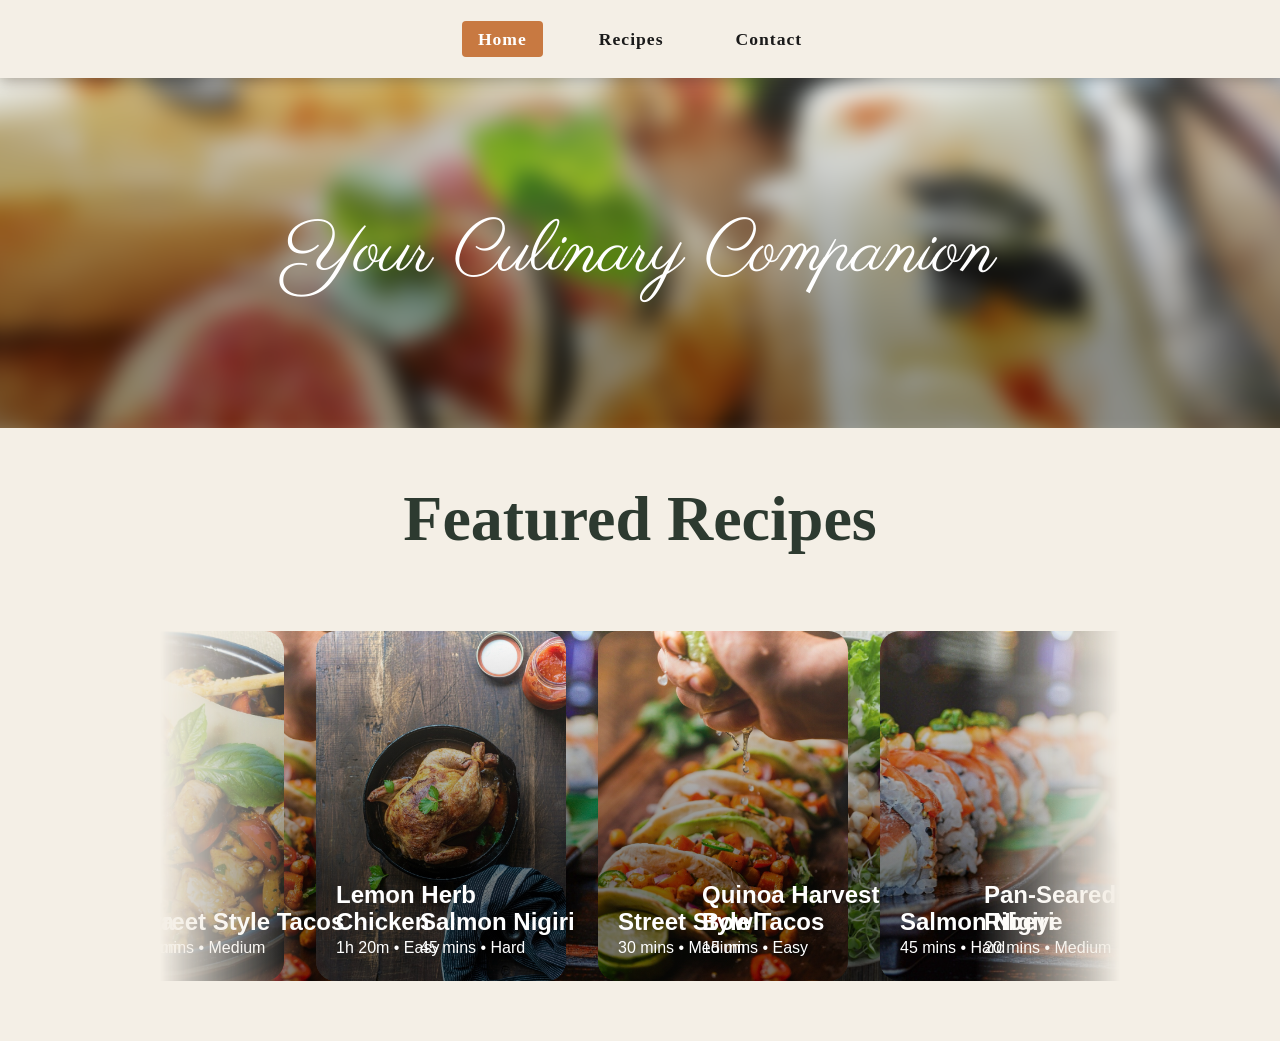
==== index.html @ 3b5f3f4f "update home page, and include image assets" ====
<!DOCTYPE html>
<html lang="en">

<head>
    <meta charset="UTF-8">
    <meta name="viewport" content="width=device-width, initial-scale=1.0">
    <title>Recipe Studio - Home</title>
    <link rel="stylesheet" href="styles.css">
    <link rel="preconnect" href="https://fonts.googleapis.com">
    <link rel="preconnect" href="https://fonts.gstatic.com" crossorigin>
    <link href="https://fonts.googleapis.com/css2?family=Parisienne&display=swap" rel="stylesheet">
</head>

<body>
    <nav>
        <div class="nav-container">
            <ul>
                <li><a href="index.html" class="active">Home</a></li>
                <li><a href="recipes.html">Recipes</a></li>
                <li><a href="contact.html">Contact</a></li>
            </ul>
        </div>
    </nav>
    <div class="body-container">
        <div class="hero">
            <p class="hero-text">Your Culinary Companion</p>
        </div>
        <h1>Featured Recipes</h1>
        <div class="carousel">
            <div class="group">
                <div class="recipe-card">
                    <img src="images/spaghetti-carbonara.jpeg" alt="Spaghetti">
                    <div class="card-content">
                        <h3>Spaghetti Carbonara</h3>
                        <div class="extra">25 mins • Medium</div>
                    </div>
                </div>
                <div class="recipe-card">
                    <img src="images/lemon-herb-chicken.jpeg" alt="Roast Chicken">
                    <div class="card-content">
                        <h3>Lemon Herb Chicken</h3>
                        <div class="extra">1h 20m • Easy</div>
                    </div>
                </div>
                <div class="recipe-card">
                    <img src="images/street-style-tacos.jpeg" alt="Tacos">
                    <div class="card-content">
                        <h3>Street Style Tacos</h3>
                        <div class="extra">30 mins • Medium</div>
                    </div>
                </div>
                <div class="recipe-card">
                    <img src="images/salmon-nigiri.jpeg" alt="Sushi">
                    <div class="card-content">
                        <h3>Salmon Nigiri</h3>
                        <div class="extra">45 mins • Hard</div>
                    </div>
                </div>
                <div class="recipe-card">
                    <img src="images/quinoa-harvest-bowl.jpeg" alt="Salad">
                    <div class="card-content">
                        <h3>Quinoa Harvest Bowl</h3>
                        <div class="extra">15 mins • Easy</div>
                    </div>
                </div>
                <div class="recipe-card">
                    <img src="images/pan-seared-ribeye.jpeg" alt="Steak">
                    <div class="card-content">
                        <h3>Pan-Seared Ribeye</h3>
                        <div class="extra">20 mins • Medium</div>
                    </div>
                </div>
            </div>
            <div aria-hidden class="group">
                <div class="recipe-card">
                    <img src="images/spaghetti-carbonara.jpeg" alt="Spaghetti">
                    <div class="card-content">
                        <h3>Spaghetti Carbonara</h3>
                        <div class="extra">25 mins • Medium</div>
                    </div>
                </div>
                <div class="recipe-card">
                    <img src="images/lemon-herb-chicken.jpeg" alt="Roast Chicken">
                    <div class="card-content">
                        <h3>Lemon Herb Chicken</h3>
                        <div class="extra">1h 20m • Easy</div>
                    </div>
                </div>
                <div class="recipe-card">
                    <img src="images/street-style-tacos.jpeg" alt="Tacos">
                    <div class="card-content">
                        <h3>Street Style Tacos</h3>
                        <div class="extra">30 mins • Medium</div>
                    </div>
                </div>
                <div class="recipe-card">
                    <img src="images/salmon-nigiri.jpeg" alt="Sushi">
                    <div class="card-content">
                        <h3>Salmon Nigiri</h3>
                        <div class="extra">45 mins • Hard</div>
                    </div>
                </div>
                <div class="recipe-card">
                    <img src="images/quinoa-harvest-bowl.jpeg" alt="Salad">
                    <div class="card-content">
                        <h3>Quinoa Harvest Bowl</h3>
                        <div class="extra">15 mins • Easy</div>
                    </div>
                </div>
                <div class="recipe-card">
                    <img src="images/pan-seared-ribeye.jpeg" alt="Steak">
                    <div class="card-content">
                        <h3>Pan-Seared Ribeye</h3>
                        <div class="extra">20 mins • Medium</div>
                    </div>
                </div>
            </div>
        </div>
</body>

</html>
---- styles.css ----
:root {
    --primary-color: #2d3a30;
    --secondary-color: #c87941;
    --bg-color: #f4efe6;
    --text-main: #1a1a1a;
    --accent: #d6c7b1;
}

* {
    margin: 0;
    padding: 0;
    box-sizing: border-box;
}

html {
    scroll-behavior: smooth;
}

body {
    font-family: 'Inter', sans-serif;
    background-color: var(--bg-color);
    color: var(--text-main);
    line-height: 1.6;
}

h1, h2, .recipe-story, .nav-container {
    font-family: 'Playfair Display', serif;
    color: var(--primary-color);
}

h1 {
    font-size: 4rem;
    margin: 40px 0 20px;
    text-align: center;

}
.hero-text {
    font-family: "Parisienne", cursive;
    font-weight: 400;
    font-style: normal;
    color: var(--background-color);
    font-size: 4.5rem;
}

.step-text {
    font-family: 'Inter', sans-serif; 
}

nav {
    background: var(--bg-color);
    backdrop-filter: blur(6px);
    position: sticky;
    top: 0;
    z-index: 100;
    padding: 25px 0;
    box-shadow: 0 2px 14px rgba(0, 0, 0, 0.3);
}

.nav-container {
    max-width: 1100px;
    margin: 0 auto;
    display: flex;
    flex-direction: row;
    justify-content: center;
    align-items: center;
    gap: 15px;
    padding: 0 20px;
}

nav ul {
    display: flex;
    list-style: none;
    padding: 0;
}

nav ul li {
    margin: 0 20px;
}

nav a {
    color: var(--text-main);
    text-decoration: none;
    font-weight: 600;
    font-size: 1.1rem;
    letter-spacing: 1px;
    padding: 8px 16px;
    border-radius: 4px;
    transition: all 0.3s ease;
}

nav a:hover {
    background-color: var(--secondary-color);
    color: #ffffff;
}

nav a.active {
    background-color: var(--secondary-color);
    color: #ffffff;
}

.hero {
    height: 350px;
    display: flex;
    justify-content: center;
    align-items: center;
    color: #fff;
    position: relative; 
    overflow: hidden; 
}

.hero::after {
    content: '';
    position: absolute;
    top: 0;
    left: 0;
    width: 100%;
    height: 100%;
    background-image: linear-gradient(0deg, #00000057 30%, #ffffff22 100%), url('images/hero.jpeg');
    background-size: cover;
    background-position: center;
    background-repeat: no-repeat;
    filter: blur(10px); 
    transform: scale(1.1); 
    z-index: -1;
}

.group {
    display: flex;
    align-items: center;
    justify-content: center;
    padding-right: 2em;
    gap: 2em;
    animation: spin 30s infinite linear;
}

.carousel {
    margin: 60px auto;
    max-width: 75%;
    display: flex;
    overflow-x: hidden;
    position: relative;
    -webkit-mask-image: linear-gradient(
        to right,
        transparent,
        black 15%,
        black 85%,
        transparent
    );
    mask-image: linear-gradient(
        to right,
        transparent,
        black 15%,
        black 85%,
        transparent
    );
}

.carousel:hover .group {
    animation-play-state: paused;
}

.carousel::-webkit-scrollbar {
    display: none;
}

.recipe-card {
    flex: 0 0 250px;
    height: 350px;
    border-radius: 20px;
    overflow: hidden;
    position: relative;
}

.recipe-card img {
    width: 100%;
    height: 100%;
    object-fit: cover;
    display: block;
}

.recipe-card::after {
    content: '';
    position: absolute;
    inset: 0;
    background: linear-gradient(0deg, #00000088 30%, #ffffff24 100%);
    pointer-events: none;
}

.recipe-card .card-content {
    position: absolute;
    bottom: 20px;
    left: 20px;
    right: 20px;
    z-index: 2;
    color: white;
}

.recipe-card h3 {
    margin: 0;
    font-size: 1.5rem;
    font-family: 'Inter', sans-serif;
    font-weight: 700;
    line-height: 1.1;
}

@keyframes spin {
    from {translate: 0;}
    to {translate: -100%;}
}

@media (max-width: 768px) {
    h1 {
        font-size: 2.5rem;
    }
    nav {
        padding: 15px 0;
    }

    .nav-container {
        gap: 10px;
        padding: 0 10px;
    }

    nav ul {
        flex-direction: row;
        flex-wrap: wrap;
        justify-content: center;
        gap: 10px;
    }

    nav ul li {
        margin: 0; 
    }

    nav a {
        font-size: 0.9rem;
        padding: 6px 12px;
        letter-spacing: 0.5px;
        white-space: nowrap;
    }

    .carousel {
        max-width: 100%;
    }

    .hero-text {
    font-size: 2rem;
}
}
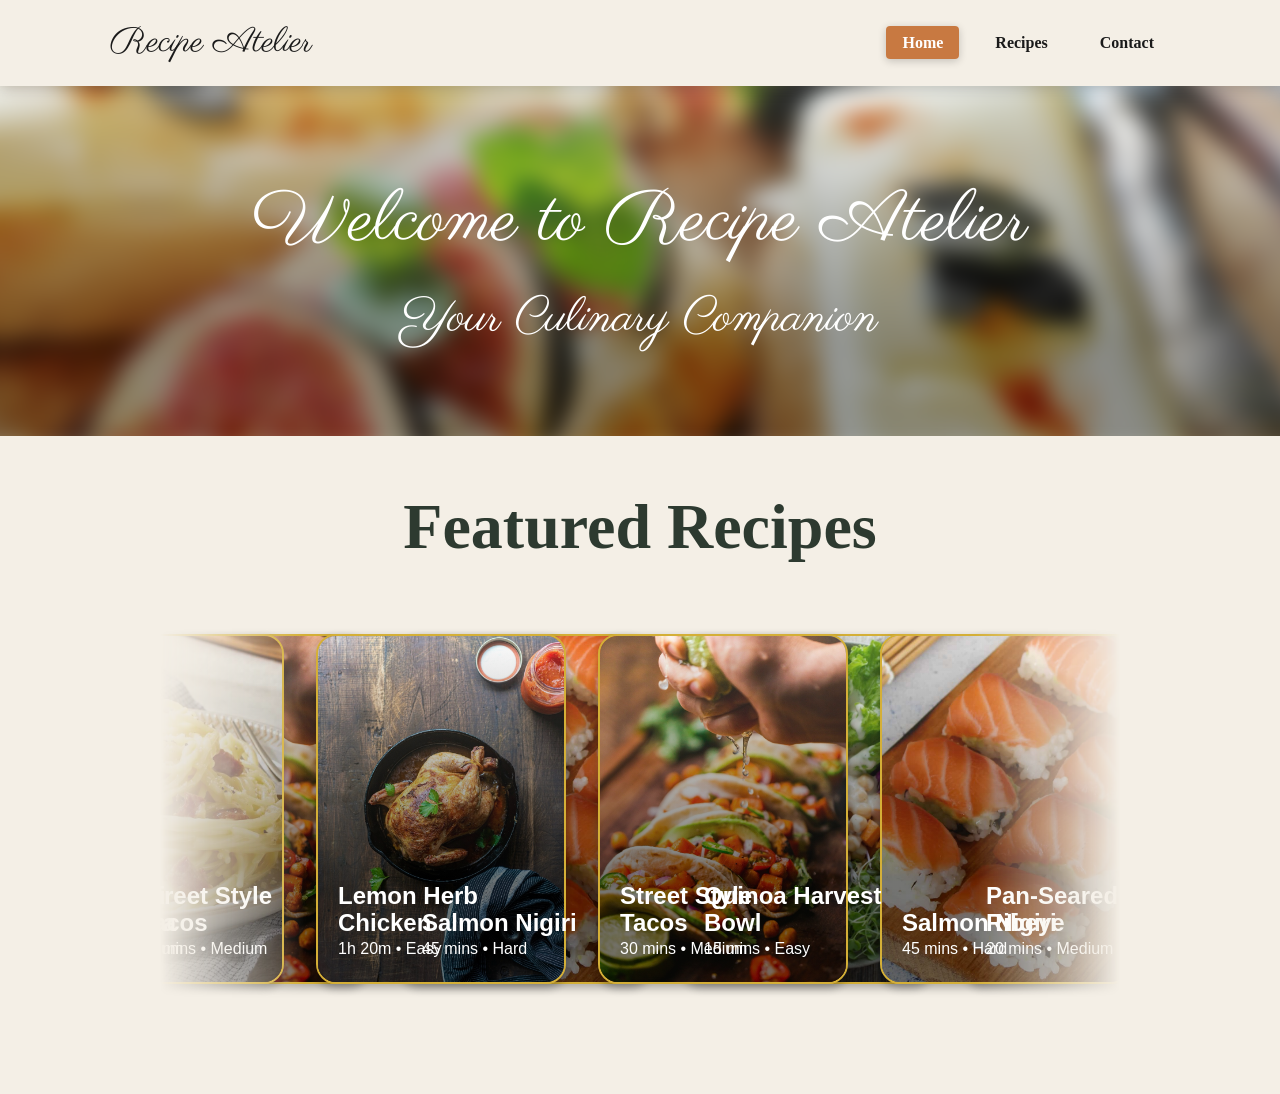
==== commit 1aa6a428: "add all recipe detail pages with recipe instructions" ====
--- a/index.html
+++ b/index.html
@@ -14,6 +14,7 @@
 <body>
     <nav>
         <div class="nav-container">
+            <span class="logo">Recipe Atelier</span>
             <ul>
                 <li><a href="index.html" class="active">Home</a></li>
                 <li><a href="recipes.html">Recipes</a></li>
@@ -23,7 +24,8 @@
     </nav>
     <div class="body-container">
         <div class="hero">
-            <p class="hero-text">Your Culinary Companion</p>
+            <p class="hero-text">Welcome to Recipe Atelier</p>
+            <p class="hero-sub-text">Your Culinary Companion</p>
         </div>
         <h1>Featured Recipes</h1>
         <div class="carousel">
@@ -116,6 +118,7 @@
                 </div>
             </div>
         </div>
+    </div>
 </body>
 
 </html>
--- a/styles.css
+++ b/styles.css
@@ -23,7 +23,20 @@
     line-height: 1.6;
 }
 
-h1, h2, .recipe-story, .nav-container {
+body.recipe-details {
+    margin: 0;
+    overflow: hidden;
+    height: 100vh;
+    font-family: 'Inter', sans-serif;
+    background-color: var(--bg-color);
+    color: var(--text-main);
+    line-height: 1.6;
+}
+
+h1,
+h2,
+.recipe-story,
+.nav-container {
     font-family: 'Playfair Display', serif;
     color: var(--primary-color);
 }
@@ -32,18 +45,10 @@
     font-size: 4rem;
     margin: 40px 0 20px;
     text-align: center;
-
-}
-.hero-text {
-    font-family: "Parisienne", cursive;
-    font-weight: 400;
-    font-style: normal;
-    color: var(--background-color);
-    font-size: 4.5rem;
 }
 
 .step-text {
-    font-family: 'Inter', sans-serif; 
+    font-family: 'Inter', sans-serif;
 }
 
 nav {
@@ -52,37 +57,42 @@
     position: sticky;
     top: 0;
     z-index: 100;
-    padding: 25px 0;
-    box-shadow: 0 2px 14px rgba(0, 0, 0, 0.3);
+    padding: 15px 0;
+    box-shadow: 0 2px 14px rgba(0, 0, 0, 0.2);
 }
 
 .nav-container {
     max-width: 1100px;
     margin: 0 auto;
     display: flex;
-    flex-direction: row;
-    justify-content: center;
+    justify-content: space-between;
     align-items: center;
-    gap: 15px;
     padding: 0 20px;
 }
 
+.logo {
+    font-family: 'Parisienne', cursive;
+    font-size: 2.2rem;
+    color: var(--text-main);
+    text-decoration: none;
+}
+
 nav ul {
     display: flex;
     list-style: none;
+    margin: 0;
     padding: 0;
 }
 
 nav ul li {
-    margin: 0 20px;
+    margin-left: 20px;
 }
 
 nav a {
     color: var(--text-main);
     text-decoration: none;
     font-weight: 600;
-    font-size: 1.1rem;
-    letter-spacing: 1px;
+    font-size: 1rem;
     padding: 8px 16px;
     border-radius: 4px;
     transition: all 0.3s ease;
@@ -91,21 +101,24 @@
 nav a:hover {
     background-color: var(--secondary-color);
     color: #ffffff;
+    box-shadow: 0 2px 8px rgba(0, 0, 0, 0.2);
 }
 
 nav a.active {
     background-color: var(--secondary-color);
     color: #ffffff;
+    box-shadow: 0 2px 8px rgba(0, 0, 0, 0.2);
 }
 
 .hero {
-    height: 350px;
-    display: flex;
+    height: clamp(200px, 40vw, 350px);
+    display: flex;
+    flex-direction: column;
     justify-content: center;
     align-items: center;
     color: #fff;
-    position: relative; 
-    overflow: hidden; 
+    position: relative;
+    overflow: hidden;
 }
 
 .hero::after {
@@ -119,9 +132,25 @@
     background-size: cover;
     background-position: center;
     background-repeat: no-repeat;
-    filter: blur(10px); 
-    transform: scale(1.1); 
+    filter: blur(10px);
+    transform: scale(1.1);
     z-index: -1;
+}
+
+.hero-text {
+    font-family: "Parisienne", cursive;
+    font-weight: 400;
+    font-style: normal;
+    color: var(--background-color);
+    font-size: 4.5rem;
+}
+
+.hero-sub-text {
+    font-family: "Parisienne", cursive;
+    font-weight: 400;
+    font-style: normal;
+    color: var(--background-color);
+    font-size: 3rem;
 }
 
 .group {
@@ -134,25 +163,22 @@
 }
 
 .carousel {
-    margin: 60px auto;
+    padding: 25px 0 50px 0;
+    margin: 30px auto 60px auto;
     max-width: 75%;
     display: flex;
     overflow-x: hidden;
     position: relative;
-    -webkit-mask-image: linear-gradient(
-        to right,
-        transparent,
-        black 15%,
-        black 85%,
-        transparent
-    );
-    mask-image: linear-gradient(
-        to right,
-        transparent,
-        black 15%,
-        black 85%,
-        transparent
-    );
+    -webkit-mask-image: linear-gradient(to right,
+            transparent,
+            black 15%,
+            black 85%,
+            transparent);
+    mask-image: linear-gradient(to right,
+            transparent,
+            black 15%,
+            black 85%,
+            transparent);
 }
 
 .carousel:hover .group {
@@ -169,6 +195,9 @@
     border-radius: 20px;
     overflow: hidden;
     position: relative;
+    box-shadow: 0 4px 10px rgba(0, 0, 0, 0.3);
+    transition: all 0.3s ease;
+    border: 2px solid #d4af37;
 }
 
 .recipe-card img {
@@ -203,17 +232,231 @@
     line-height: 1.1;
 }
 
+.recipe-card:hover {
+    transform: scale(1.05);
+    box-shadow: 0 8px 20px rgba(0, 0, 0, 0.3);
+}
+
+.recipe-grid {
+    display: grid;
+    grid-template-columns: repeat(2, 1fr);
+    gap: 30px;
+    padding: 40px 20px;
+    max-width: 1200px;
+    margin: 0 auto;
+}
+
+.filter-bar {
+    display: flex;
+    justify-content: center;
+    padding: 40px 0 10px 0;
+}
+
+.search {
+    width: max-content;
+    display: flex;
+    align-items: center;
+    padding: 14px;
+    border-radius: 28px;
+    background: var(--accent);
+    width: 80%;
+    max-width: 1000px;
+    box-shadow: 0 2px 8px rgba(0, 0, 0, 0.2);
+    transition: all 0.3s ease;
+}
+
+.search-input {
+    font-size: 16px;
+    color: var(--text-main);
+    margin-left: 14px;
+    outline: none;
+    border: none;
+    background: transparent;
+    flex: 1;
+}
+
+.search-input::placeholder,
+.search-icon {
+    color: rgba(0, 0, 0, 0.4);
+}
+
+.search:focus-within {
+    box-shadow: 0 2px 8px rgba(0, 0, 0, 0.16);
+    scale: 1.02;
+}
+
+.card-extra {
+    position: absolute;
+    top: 0;
+    right: 0;
+    width: 60%;
+    height: 100%;
+    color: white;
+    padding: 20px;
+    z-index: 3;
+    transform: translateX(100%);
+    transition: transform 0.4s cubic-bezier(0.25, 0.46, 0.45, 0.94);
+    display: flex;
+    flex-direction: column;
+    justify-content: center;
+    gap: 10px;
+    background: linear-gradient(0deg, #00000088 30%, #ffffff24 100%);
+    backdrop-filter: blur(8px);
+    -webkit-backdrop-filter: blur(8px);
+}
+
+.recipe-card:hover .card-extra {
+    transform: translateX(0);
+}
+
+.view-btn {
+    background: var(--secondary-color);
+    border: none;
+    color: white;
+    padding: 8px 12px;
+    border-radius: 4px;
+    cursor: pointer;
+    font-weight: 600;
+    margin-top: 10px;
+}
+
+.view-btn {
+    background-color: var(--secondary-color);
+    border: none;
+    color: white;
+    padding: 8px 12px;
+    border-radius: 4px;
+    cursor: pointer;
+    font-weight: 600;
+    margin-top: 10px;
+    text-decoration: none;
+    transition: all 0.3s ease;
+    justify-content: center;
+}
+
+.view-btn:hover {
+    background-color: var(--primary-color);
+    scale: 1.05;
+}
+
+.content-wrapper {
+    display: flex;
+    max-width: 1200px;
+    margin: auto;
+    gap: 100px;
+    height: calc(100vh - 60px);
+    overflow-y: scroll;
+    scroll-snap-type: y mandatory;
+    -webkit-overflow-scrolling: touch;
+    -ms-overflow-style: none;
+    scrollbar-width: none;
+    justify-content: center;
+}
+
+.recipe-page .content-wrapper::-webkit-scrollbar {
+    display: none;
+}
+
+.instructions-container {
+    width: 30%;
+}
+
+.step {
+    height: 100%;
+    display: flex;
+    flex-direction: column;
+    justify-content: space-around;
+    scroll-snap-align: start;
+}
+
+.visual-sidebar {
+    width: 50%;
+    height: 100%;
+    position: sticky;
+    top: 0;
+    display: flex;
+    flex-direction: column;
+    align-items: center;
+    justify-content: center;
+    padding: 20px;
+}
+
+.recipe-image {
+    width: 100%;
+    max-width: 600px;
+    aspect-ratio: 4 / 5;
+    object-fit: cover;
+    object-position: center; 
+    border-radius: 15px;
+    box-shadow: 0 10px 30px rgba(0, 0, 0, 0.1);
+}
+
+.progress-container {
+    width: 50%;
+    height: 8px;
+    background: var(--accent);
+    margin-top: 20px;
+    border-radius: 4px;
+}
+
+.progress-bar {
+    height: 100%;
+    background: var(--primary-color);
+    width: 100%;
+    border-radius: 4px;
+    transform-origin: left;
+    animation: grow-progress auto linear;
+    animation-timeline: scroll();
+}
+
+.recipe-instruction-step {
+    padding: 20px;
+    border-radius: 10px;
+    font-size: min(1.7vw, 18px);
+}
+
+.extra-details {
+    color: grey;
+    padding: 20px;
+    border-radius: 10px;
+    font-size: min(1.7vw, 16px);
+}
+
+.extra-details h2 {
+    color: grey;
+}
+
 @keyframes spin {
-    from {translate: 0;}
-    to {translate: -100%;}
+    from {
+        translate: 0;
+    }
+
+    to {
+        translate: -100%;
+    }
+}
+
+@keyframes grow-progress {
+    from {
+        transform: scaleX(0);
+    }
+
+    to {
+        transform: scaleX(1);
+    }
 }
 
 @media (max-width: 768px) {
     h1 {
         font-size: 2.5rem;
     }
+
     nav {
         padding: 15px 0;
+    }
+
+    .logo {
+        font-size: 1.4rem;
     }
 
     .nav-container {
@@ -229,7 +472,7 @@
     }
 
     nav ul li {
-        margin: 0; 
+        margin: 0;
     }
 
     nav a {
@@ -241,9 +484,105 @@
 
     .carousel {
         max-width: 100%;
+        -webkit-mask-image: none;
+        mask-image: none;
     }
 
     .hero-text {
-    font-size: 2rem;
-}
+        font-size: 2rem;
+    }
+
+    .hero-sub-text {
+        font-size: 1.6rem;
+    }
+
+    .recipe-grid {
+        grid-template-columns: 1fr;
+        margin: 1vw;
+    }
+
+    html,
+    body.recipe-details {
+        overflow-y: auto;
+        overflow-x: hidden;
+        height: auto;
+        position: relative;
+    }
+
+    h1 {
+        font-size: 2.5rem;
+    }
+
+    .content-wrapper {
+        display: flex;
+        flex-direction: column;
+        height: auto;
+        overflow: hidden;
+        scroll-snap-type: none;
+        padding: 0;
+        margin: 0;
+        gap: 0;
+    }
+
+    .content-wrapper h1 {
+        margin-top: 0px;
+
+    }
+
+    .visual-sidebar {
+        width: 100%;
+        height: 300px;
+        position: relative;
+        top: 0;
+        order: -1;
+        padding: 20px 10px 10px 10px;
+    }
+
+    .recipe-image {
+        width: 100%;
+        height: 100%;
+        object-fit: cover;
+        box-shadow: 0 2px 8px rgba(0, 0, 0, 0.2)
+    }
+
+    .instructions-container {
+        width: 100%;
+        padding: 20px;
+    }
+
+    .step {
+        height: auto;
+        min-height: 200px;
+        display: block;
+        scroll-snap-align: none;
+        margin-bottom: 50px;
+        border-bottom: 4px solid var(--primary-color);
+        border-top: 4px solid var(--accent);
+        border-radius: 20px;
+    }
+
+    .progress-container {
+        position: fixed;
+        bottom: 20px;
+        left: 50%;
+        transform: translateX(-50%);
+        width: 80%;
+        z-index: 1000;
+        margin-top: 0;
+        background: rgba(255, 255, 255, 0.5);
+        backdrop-filter: blur(2px);
+        box-shadow: 0 -2px 10px rgba(0, 0, 0, 0.1);
+    }
+
+    .visual-sidebar p {
+        display: none;
+    }
+
+    .recipe-instruction-step {
+        font-size: 16px;
+    }
+
+    .extra-details {
+        font-size: 14px;
+    }
 }
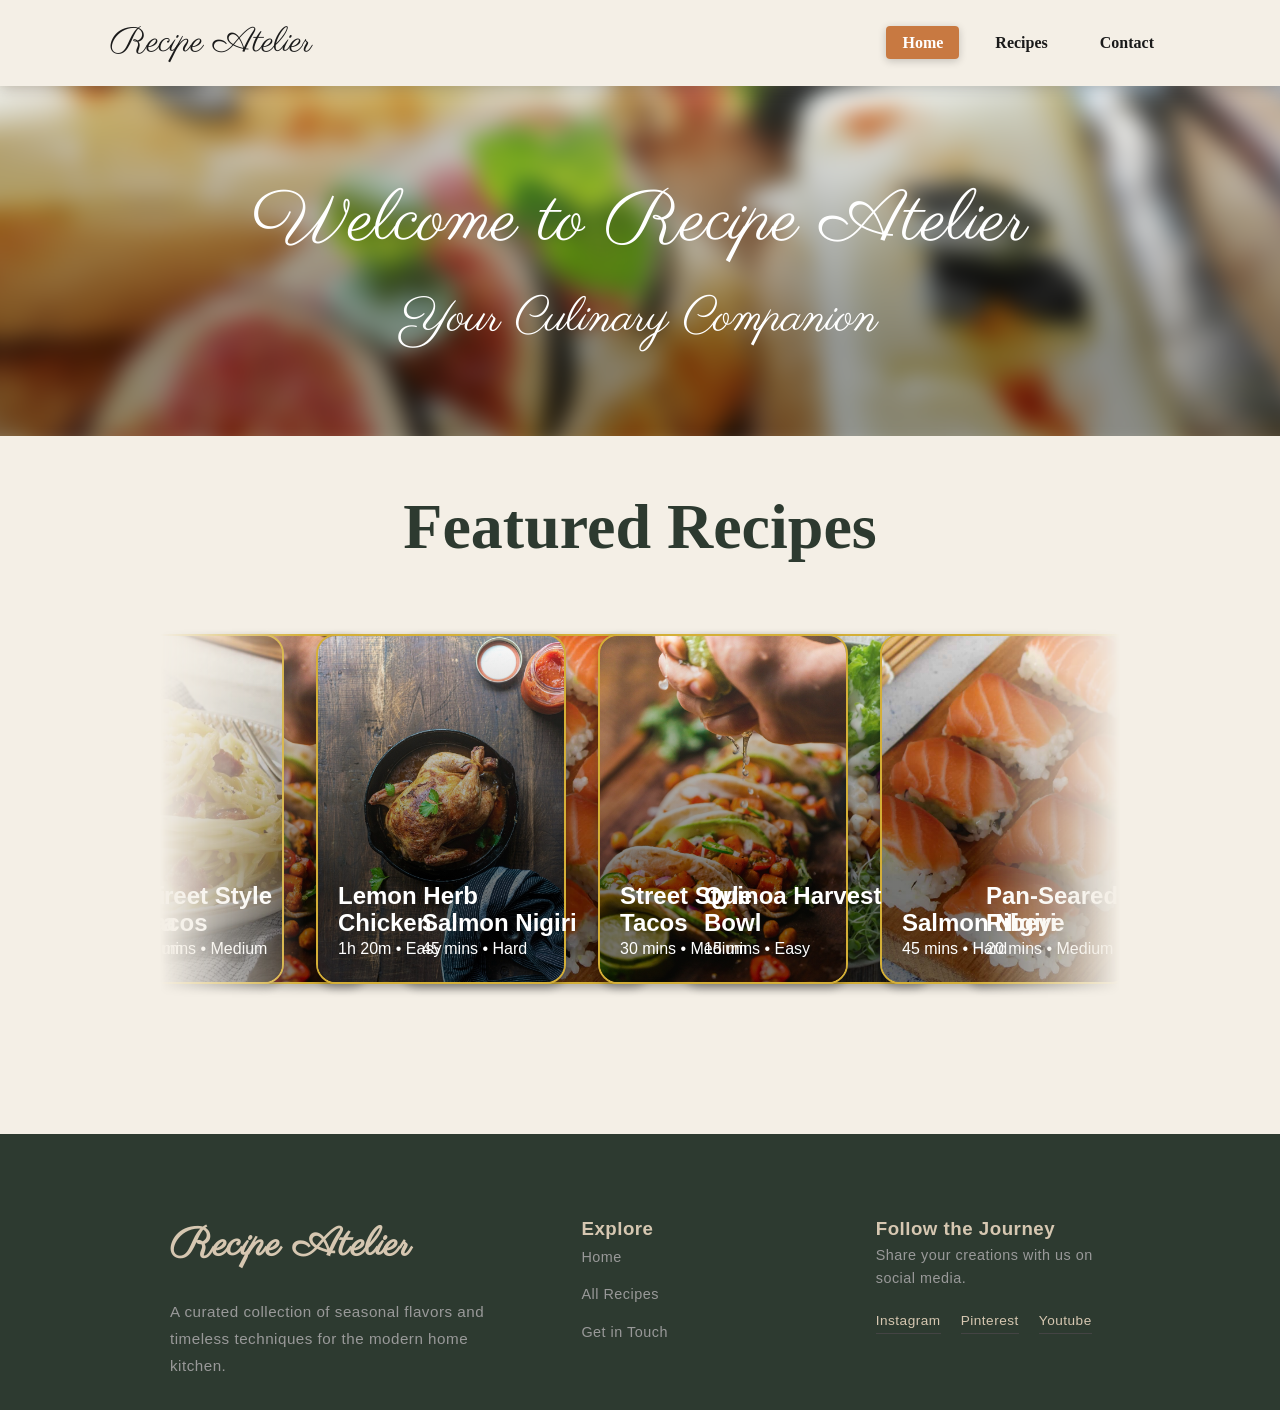
==== commit beee8893: "add footer section with links and social media buttons" ====
--- a/index.html
+++ b/index.html
@@ -119,6 +119,33 @@
             </div>
         </div>
     </div>
+    <footer>
+        <div class="footer-container">
+            <div class="footer-section-about">
+                <h2 class="logo">Recipe Atelier</h2>
+                <p>A curated collection of seasonal flavors and timeless techniques for the modern home kitchen.</p>
+            </div>
+
+            <div class="footer-section-links">
+                <h3>Explore</h3>
+                <ul>
+                    <li><a href="index.html">Home</a></li>
+                    <li><a href="recipes.html">All Recipes</a></li>
+                    <li><a href="contact.html">Get in Touch</a></li>
+                </ul>
+            </div>
+
+            <div class="footer-section-connect">
+                <h3>Follow the Journey</h3>
+                <p>Share your creations with us on social media.</p>
+                <div class="social-icons">
+                    <a href="#" aria-label="Instagram">Instagram</a>
+                    <a href="#" aria-label="Pinterest">Pinterest</a>
+                    <a href="#" aria-label="Youtube">Youtube</a>
+                </div>
+            </div>
+        </div>
+    </footer>
 </body>
 
 </html>
--- a/styles.css
+++ b/styles.css
@@ -426,6 +426,93 @@
     color: grey;
 }
 
+footer {
+    background-color: var(--primary-color);
+    color: var(--accent);
+    padding: 80px 0 30px 0;
+    margin-top: 100px;
+    font-family: 'Arial', sans-serif;
+    letter-spacing: 0.5px;
+}
+
+.footer-container {
+    max-width: 1000px;
+    margin: 0 auto;
+    display: grid;
+    grid-template-columns: 1.5fr 1fr 1fr;
+    gap: 60px;
+    padding: 0 30px;
+}
+
+.footer-section h3 {
+    font-size: 0.9rem;
+    letter-spacing: 2px;
+    margin-bottom: 25px;
+    color: var(--accent);
+}
+
+/* Brand Style */
+.footer-section-about .logo {
+    font-family: 'Parisienne', cursive;
+    font-size: 2.5rem;
+    color: var(--accent);
+    margin-bottom: 20px;
+    display: block;
+}
+
+.footer-section-about p {
+    line-height: 1.8;
+    color: #999;
+    font-size: 0.95rem;
+}
+
+
+.footer-section-links ul {
+    list-style: none;
+    padding: 0;
+}
+
+.footer-section-links li {
+    margin-bottom: 12px;
+}
+
+.footer-section-links a {
+    color: #999;
+    text-decoration: none;
+    font-size: 0.9rem;
+    transition: color 0.3s ease, padding-left 0.3s ease;
+}
+
+.footer-section-links a:hover {
+    color: #fff;
+    padding-left: 5px;
+}
+
+/* Connect Section */
+.footer-section-connect p {
+    font-size: 0.9rem;
+    color: #999;
+    margin-bottom: 20px;
+}
+
+.social-icons {
+    display: flex;
+    gap: 20px;
+}
+
+.social-icons a {
+    color: var(--accent);
+    font-size: 0.85rem;
+    text-decoration: none;
+    border-bottom: 1px solid #444;
+    padding-bottom: 2px;
+    transition: border-color 0.3s;
+}
+
+.social-icons a:hover {
+    border-color: var(--secondary-color);
+}
+
 @keyframes spin {
     from {
         translate: 0;
@@ -585,4 +672,19 @@
     .extra-details {
         font-size: 14px;
     }
+
+    .footer-container {
+        grid-template-columns: 1fr;
+        text-align: center;
+        gap: 40px;
+    }
+
+    .footer-section-links li {
+        display: inline-block;
+        margin: 0 10px;
+    }
+    
+    .social-icons {
+        justify-content: center;
+    }
 }
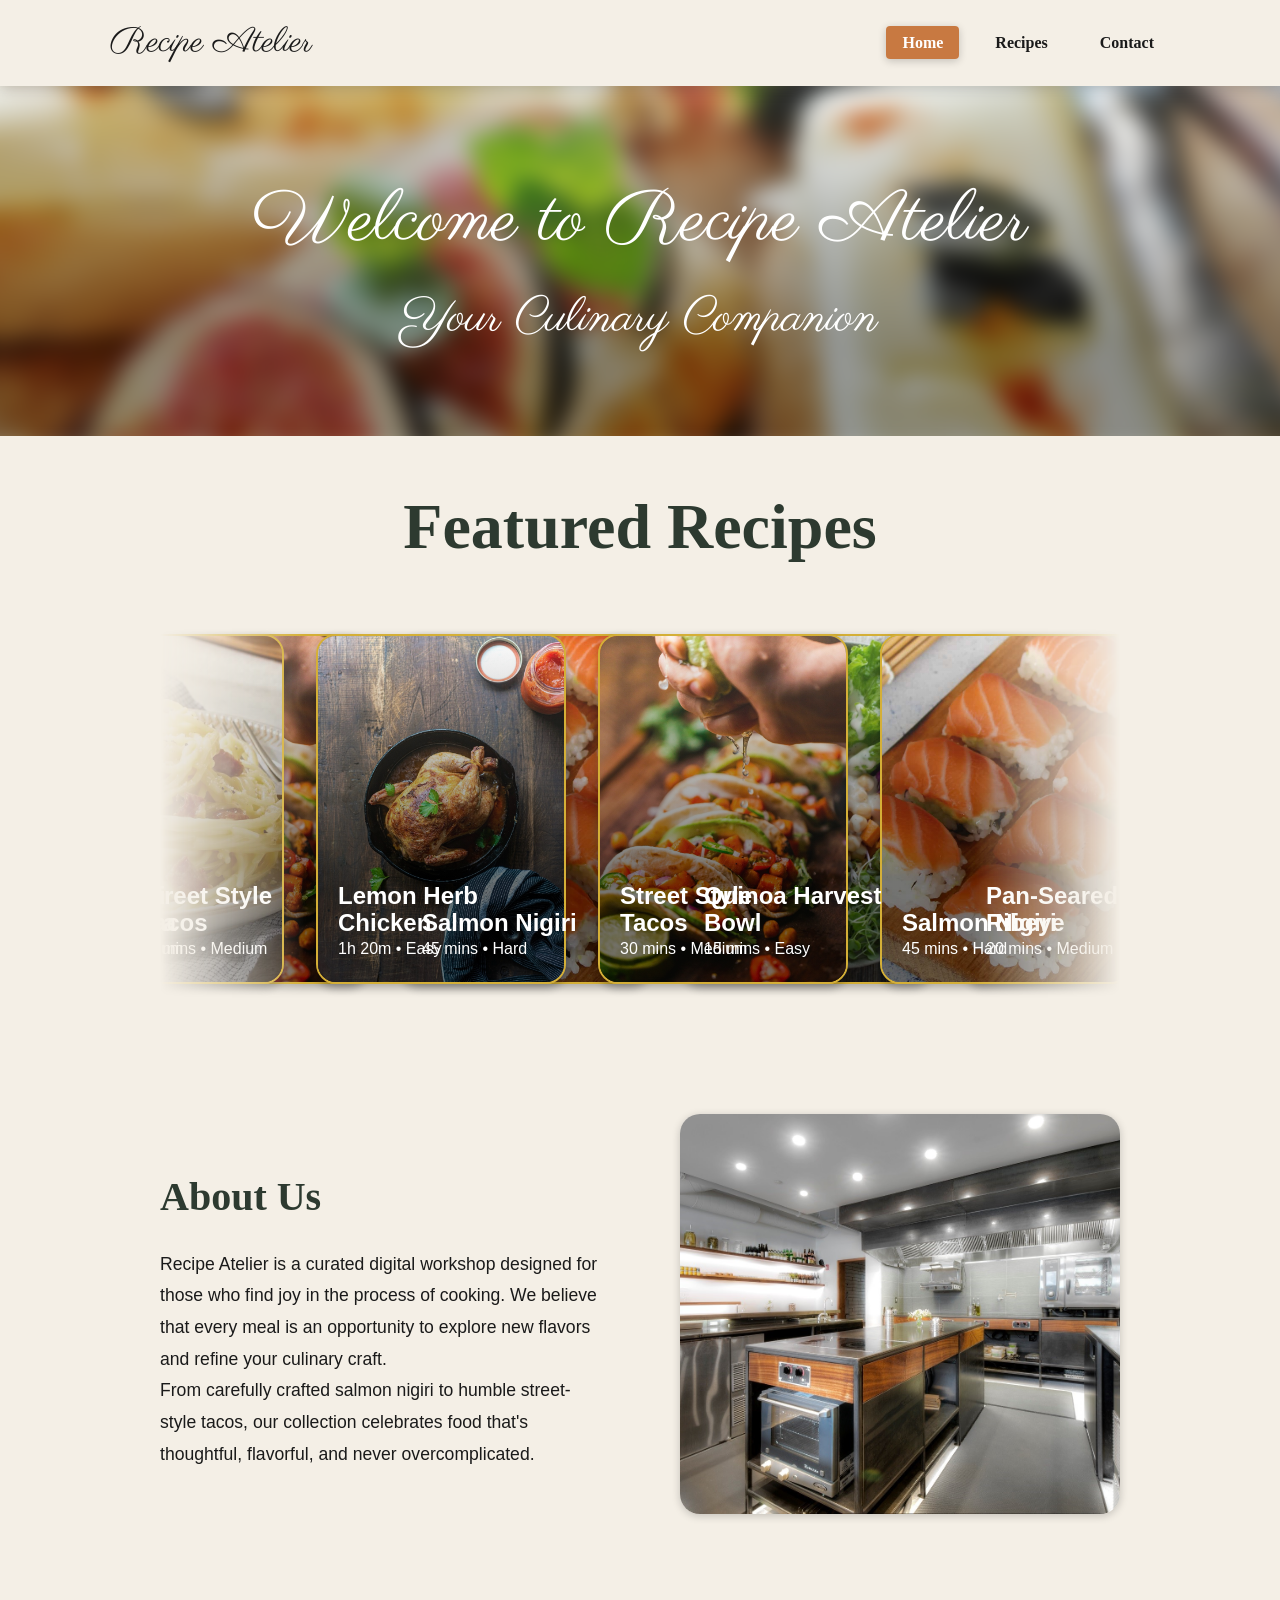
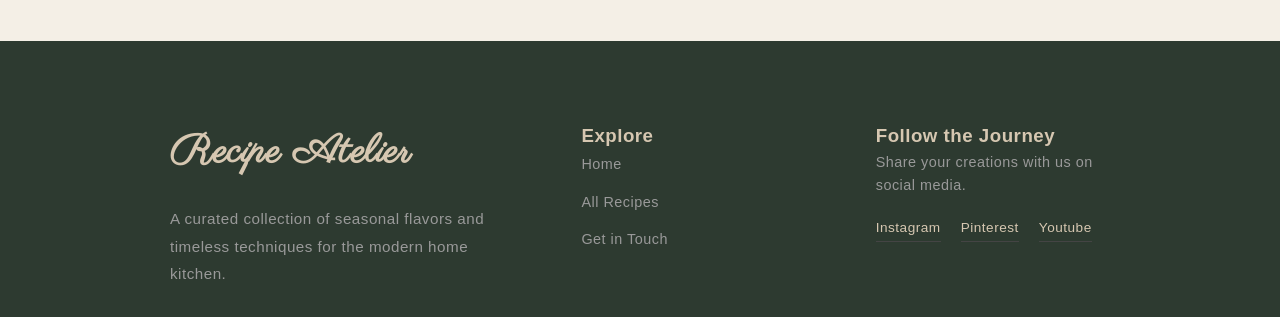
==== commit 66b5ca6a: "add about section with text and image to the home page" ====
--- a/index.html
+++ b/index.html
@@ -119,13 +119,25 @@
             </div>
         </div>
     </div>
+    <div class="about-container">
+        <div class="about-text">
+            <h2>About Us</h2>
+            <p>Recipe Atelier is a curated digital workshop designed for those who find joy in the process of
+                cooking. We believe that every meal is an opportunity to explore new flavors and refine your
+                culinary craft.</p>
+            <p>From carefully crafted salmon nigiri to humble street-style tacos, our collection celebrates food that's
+                thoughtful, flavorful, and never overcomplicated.</p>
+        </div>
+        <div class="about-image">
+            <img src="images/about-kitchen.jpeg" alt="Culinary Workspace">
+        </div>
+    </div>
     <footer>
         <div class="footer-container">
             <div class="footer-section-about">
                 <h2 class="logo">Recipe Atelier</h2>
                 <p>A curated collection of seasonal flavors and timeless techniques for the modern home kitchen.</p>
             </div>
-
             <div class="footer-section-links">
                 <h3>Explore</h3>
                 <ul>
@@ -134,7 +146,6 @@
                     <li><a href="contact.html">Get in Touch</a></li>
                 </ul>
             </div>
-
             <div class="footer-section-connect">
                 <h3>Follow the Journey</h3>
                 <p>Share your creations with us on social media.</p>
--- a/styles.css
+++ b/styles.css
@@ -165,7 +165,7 @@
 .carousel {
     padding: 25px 0 50px 0;
     margin: 30px auto 60px auto;
-    max-width: 75%;
+    max-width: min(75%, 1500px);
     display: flex;
     overflow-x: hidden;
     position: relative;
@@ -386,7 +386,7 @@
     max-width: 600px;
     aspect-ratio: 4 / 5;
     object-fit: cover;
-    object-position: center; 
+    object-position: center;
     border-radius: 15px;
     box-shadow: 0 10px 30px rgba(0, 0, 0, 0.1);
 }
@@ -451,7 +451,6 @@
     color: var(--accent);
 }
 
-/* Brand Style */
 .footer-section-about .logo {
     font-family: 'Parisienne', cursive;
     font-size: 2.5rem;
@@ -488,7 +487,6 @@
     padding-left: 5px;
 }
 
-/* Connect Section */
 .footer-section-connect p {
     font-size: 0.9rem;
     color: #999;
@@ -511,6 +509,45 @@
 
 .social-icons a:hover {
     border-color: var(--secondary-color);
+}
+
+.about-container {
+    padding: 20px 20px;
+    max-width: 1000px;
+    margin: 0 auto;
+    display: flex;
+    align-items: center;
+    gap: 80px;
+}
+
+.about-text {
+    flex: 1;
+}
+
+.about-text h2 {
+    font-family: 'Playfair Display', serif;
+    color: var(--primary-color);
+    font-size: 2.5rem;
+    margin-bottom: 20px;
+}
+
+.about-text p {
+    font-family: 'Inter', sans-serif;
+    color: var(--text-main);
+    line-height: 1.8;
+    font-size: 1.1rem;
+}
+
+.about-image {
+    flex: 1;
+}
+
+.about-image img {
+    width: 100%;
+    height: 400px;
+    object-fit: cover;
+    border-radius: 20px;
+    box-shadow: 0 2px 8px rgba(0, 0, 0, 0.2);
 }
 
 @keyframes spin {
@@ -683,8 +720,14 @@
         display: inline-block;
         margin: 0 10px;
     }
-    
+
     .social-icons {
         justify-content: center;
     }
+
+    .about-container {
+        flex-direction: column;
+        text-align: center;
+        gap: 40px;
+    }
 }
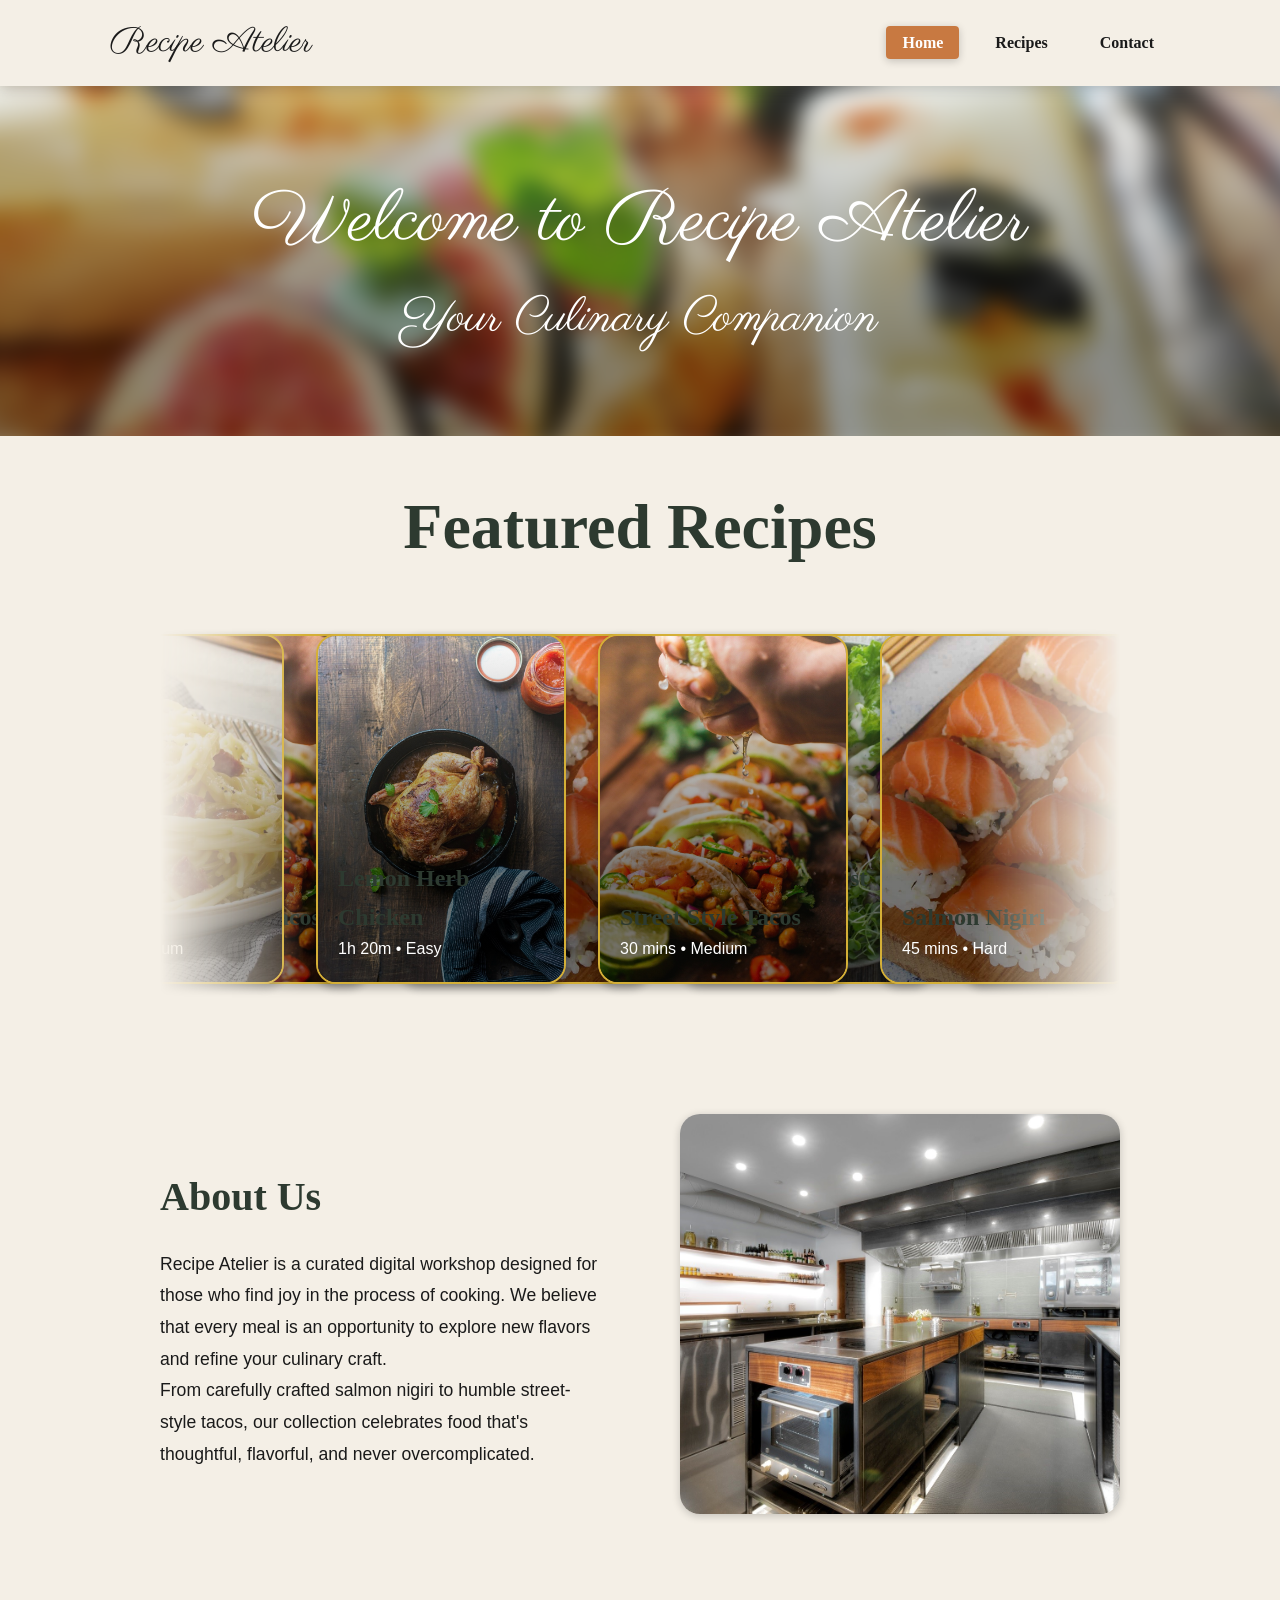
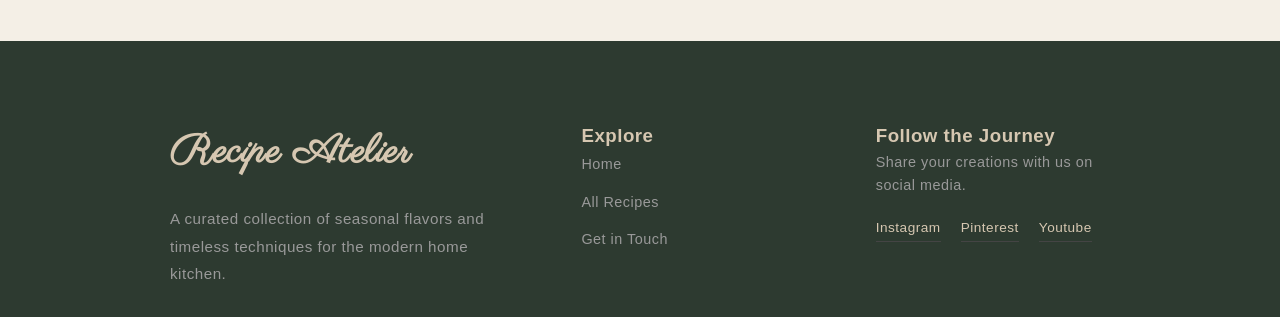
==== commit bf2a3b9e: "refactor: restructure index.html for improved semantics" ====
--- a/index.html
+++ b/index.html
@@ -22,116 +22,119 @@
             </ul>
         </div>
     </nav>
-    <div class="body-container">
-        <div class="hero">
+    <main class="body-container">
+        <header class="hero">
             <p class="hero-text">Welcome to Recipe Atelier</p>
             <p class="hero-sub-text">Your Culinary Companion</p>
-        </div>
-        <h1>Featured Recipes</h1>
-        <div class="carousel">
-            <div class="group">
-                <div class="recipe-card">
-                    <img src="images/spaghetti-carbonara.jpeg" alt="Spaghetti">
-                    <div class="card-content">
-                        <h3>Spaghetti Carbonara</h3>
-                        <div class="extra">25 mins • Medium</div>
-                    </div>
+        </header>
+        <section class="featured-recipes">
+            <h1>Featured Recipes</h1>
+            <div class="carousel">
+                <div class="group">
+                    <article class="recipe-card">
+                        <img src="images/spaghetti-carbonara.jpeg" alt="Spaghetti">
+                        <div class="card-content">
+                            <h2>Spaghetti Carbonara</h2>
+                            <div class="extra">25 mins • Medium</div>
+                        </div>
+                    </article>
+                    <article class="recipe-card">
+                        <img src="images/lemon-herb-chicken.jpeg" alt="Roast Chicken">
+                        <div class="card-content">
+                            <h2>Lemon Herb Chicken</h2>
+                            <div class="extra">1h 20m • Easy</div>
+                        </div>
+                    </article>
+                    <article class="recipe-card">
+                        <img src="images/street-style-tacos.jpeg" alt="Tacos">
+                        <div class="card-content">
+                            <h2>Street Style Tacos</h2>
+                            <div class="extra">30 mins • Medium</div>
+                        </div>
+                    </article>
+                    <article class="recipe-card">
+                        <img src="images/salmon-nigiri.jpeg" alt="Sushi">
+                        <div class="card-content">
+                            <h2>Salmon Nigiri</h2>
+                            <div class="extra">45 mins • Hard</div>
+                        </div>
+                    </article>
+                    <article class="recipe-card">
+                        <img src="images/quinoa-harvest-bowl.jpeg" alt="Salad">
+                        <div class="card-content">
+                            <h2>Quinoa Harvest Bowl</h2>
+                            <div class="extra">15 mins • Easy</div>
+                        </div>
+                    </article>
+                    <article class="recipe-card">
+                        <img src="images/pan-seared-ribeye.jpeg" alt="Steak">
+                        <div class="card-content">
+                            <h2>Pan-Seared Ribeye</h2>
+                            <div class="extra">20 mins • Medium</div>
+                        </div>
+                    </article>
                 </div>
-                <div class="recipe-card">
-                    <img src="images/lemon-herb-chicken.jpeg" alt="Roast Chicken">
-                    <div class="card-content">
-                        <h3>Lemon Herb Chicken</h3>
-                        <div class="extra">1h 20m • Easy</div>
-                    </div>
-                </div>
-                <div class="recipe-card">
-                    <img src="images/street-style-tacos.jpeg" alt="Tacos">
-                    <div class="card-content">
-                        <h3>Street Style Tacos</h3>
-                        <div class="extra">30 mins • Medium</div>
-                    </div>
-                </div>
-                <div class="recipe-card">
-                    <img src="images/salmon-nigiri.jpeg" alt="Sushi">
-                    <div class="card-content">
-                        <h3>Salmon Nigiri</h3>
-                        <div class="extra">45 mins • Hard</div>
-                    </div>
-                </div>
-                <div class="recipe-card">
-                    <img src="images/quinoa-harvest-bowl.jpeg" alt="Salad">
-                    <div class="card-content">
-                        <h3>Quinoa Harvest Bowl</h3>
-                        <div class="extra">15 mins • Easy</div>
-                    </div>
-                </div>
-                <div class="recipe-card">
-                    <img src="images/pan-seared-ribeye.jpeg" alt="Steak">
-                    <div class="card-content">
-                        <h3>Pan-Seared Ribeye</h3>
-                        <div class="extra">20 mins • Medium</div>
-                    </div>
+                <div aria-hidden class="group">
+                    <article class="recipe-card">
+                        <img src="images/spaghetti-carbonara.jpeg" alt="Spaghetti">
+                        <div class="card-content">
+                            <h2>Spaghetti Carbonara</h2>
+                            <div class="extra">25 mins • Medium</div>
+                        </div>
+                    </article>
+                    <article class="recipe-card">
+                        <img src="images/lemon-herb-chicken.jpeg" alt="Roast Chicken">
+                        <div class="card-content">
+                            <h2>Lemon Herb Chicken</h2>
+                            <div class="extra">1h 20m • Easy</div>
+                        </div>
+                    </article>
+                    <article class="recipe-card">
+                        <img src="images/street-style-tacos.jpeg" alt="Tacos">
+                        <div class="card-content">
+                            <h2>Street Style Tacos</h2>
+                            <div class="extra">30 mins • Medium</div>
+                        </div>
+                    </article>
+                    <article class="recipe-card">
+                        <img src="images/salmon-nigiri.jpeg" alt="Sushi">
+                        <div class="card-content">
+                            <h2>Salmon Nigiri</h2>
+                            <div class="extra">45 mins • Hard</div>
+                        </div>
+                    </article>
+                    <article class="recipe-card">
+                        <img src="images/quinoa-harvest-bowl.jpeg" alt="Salad">
+                        <div class="card-content">
+                            <h2>Quinoa Harvest Bowl</h2>
+                            <div class="extra">15 mins • Easy</div>
+                        </div>
+                    </article>
+                    <article class="recipe-card">
+                        <img src="images/pan-seared-ribeye.jpeg" alt="Steak">
+                        <div class="card-content">
+                            <h2>Pan-Seared Ribeye</h2>
+                            <div class="extra">20 mins • Medium</div>
+                        </div>
+                    </article>
                 </div>
             </div>
-            <div aria-hidden class="group">
-                <div class="recipe-card">
-                    <img src="images/spaghetti-carbonara.jpeg" alt="Spaghetti">
-                    <div class="card-content">
-                        <h3>Spaghetti Carbonara</h3>
-                        <div class="extra">25 mins • Medium</div>
-                    </div>
-                </div>
-                <div class="recipe-card">
-                    <img src="images/lemon-herb-chicken.jpeg" alt="Roast Chicken">
-                    <div class="card-content">
-                        <h3>Lemon Herb Chicken</h3>
-                        <div class="extra">1h 20m • Easy</div>
-                    </div>
-                </div>
-                <div class="recipe-card">
-                    <img src="images/street-style-tacos.jpeg" alt="Tacos">
-                    <div class="card-content">
-                        <h3>Street Style Tacos</h3>
-                        <div class="extra">30 mins • Medium</div>
-                    </div>
-                </div>
-                <div class="recipe-card">
-                    <img src="images/salmon-nigiri.jpeg" alt="Sushi">
-                    <div class="card-content">
-                        <h3>Salmon Nigiri</h3>
-                        <div class="extra">45 mins • Hard</div>
-                    </div>
-                </div>
-                <div class="recipe-card">
-                    <img src="images/quinoa-harvest-bowl.jpeg" alt="Salad">
-                    <div class="card-content">
-                        <h3>Quinoa Harvest Bowl</h3>
-                        <div class="extra">15 mins • Easy</div>
-                    </div>
-                </div>
-                <div class="recipe-card">
-                    <img src="images/pan-seared-ribeye.jpeg" alt="Steak">
-                    <div class="card-content">
-                        <h3>Pan-Seared Ribeye</h3>
-                        <div class="extra">20 mins • Medium</div>
-                    </div>
-                </div>
-            </div>
-        </div>
-    </div>
-    <div class="about-container">
-        <div class="about-text">
-            <h2>About Us</h2>
-            <p>Recipe Atelier is a curated digital workshop designed for those who find joy in the process of
-                cooking. We believe that every meal is an opportunity to explore new flavors and refine your
-                culinary craft.</p>
-            <p>From carefully crafted salmon nigiri to humble street-style tacos, our collection celebrates food that's
-                thoughtful, flavorful, and never overcomplicated.</p>
-        </div>
-        <div class="about-image">
-            <img src="images/about-kitchen.jpeg" alt="Culinary Workspace">
-        </div>
-    </div>
+        </section>
+        <section class="about-container">
+            <article class="about-text">
+                <h2>About Us</h2>
+                <p>Recipe Atelier is a curated digital workshop designed for those who find joy in the process of
+                    cooking. We believe that every meal is an opportunity to explore new flavors and refine your
+                    culinary craft.</p>
+                <p>From carefully crafted salmon nigiri to humble street-style tacos, our collection celebrates food
+                    that's
+                    thoughtful, flavorful, and never overcomplicated.</p>
+            </article>
+            <figure class="about-image">
+                <img src="images/about-kitchen.jpeg" alt="Culinary Workspace">
+            </figure>
+        </section>
+    </main>
     <footer>
         <div class="footer-container">
             <div class="footer-section-about">
--- a/styles.css
+++ b/styles.css
@@ -198,6 +198,7 @@
     box-shadow: 0 4px 10px rgba(0, 0, 0, 0.3);
     transition: all 0.3s ease;
     border: 2px solid #d4af37;
+    animation: fadeInUp 0.6s ease-out forwards;
 }
 
 .recipe-card img {
@@ -570,6 +571,17 @@
     }
 }
 
+@keyframes fadeInUp {
+    from {
+        opacity: 0;
+        transform: translateY(20px);
+    }
+    to {
+        opacity: 1;
+        transform: translateY(0);
+    }
+}
+
 @media (max-width: 768px) {
     h1 {
         font-size: 2.5rem;
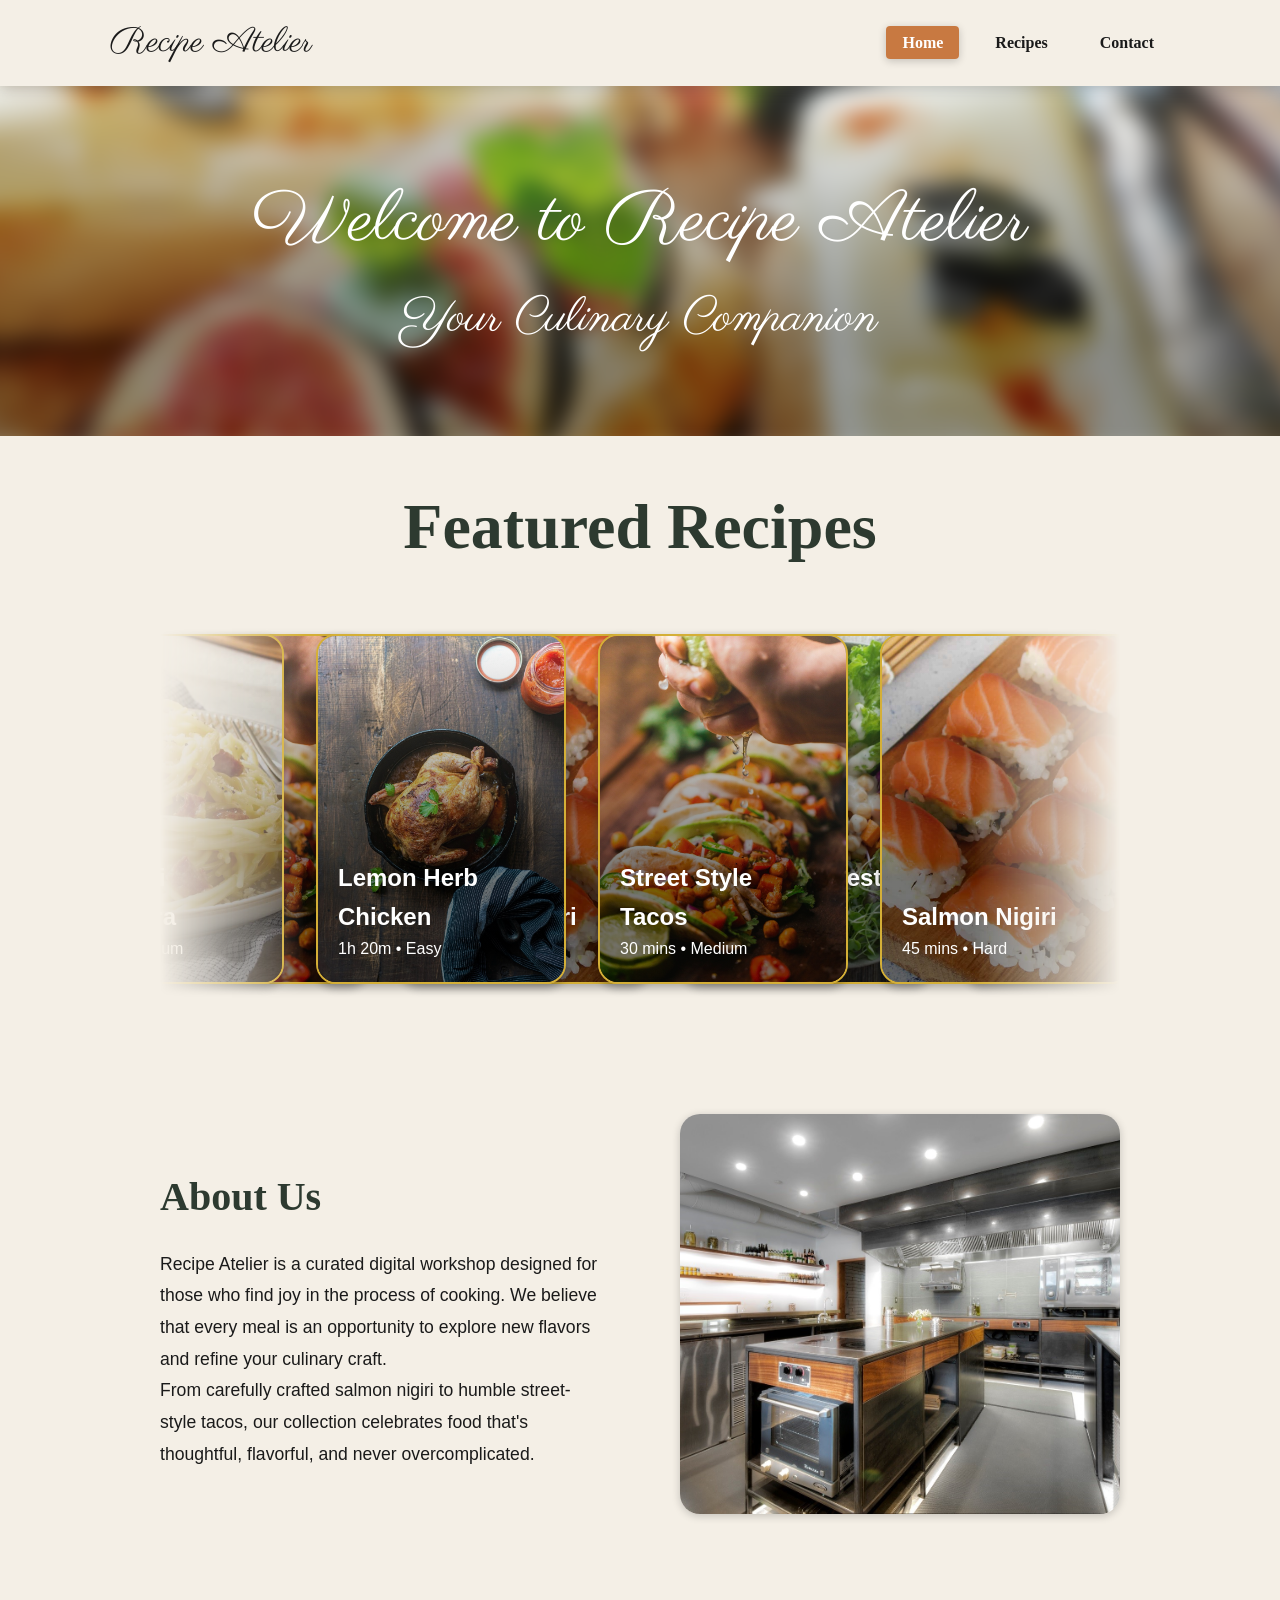
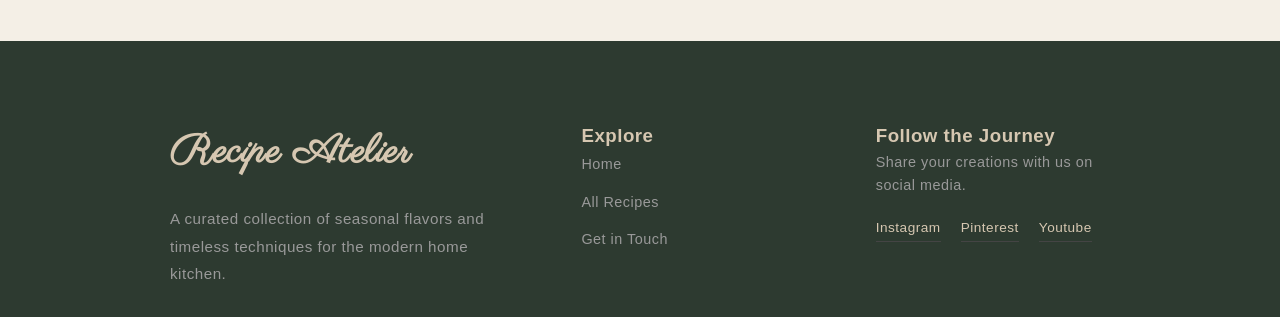
==== commit f4e52490: "refactor: update recipes.html with improved semantics and enhance recipe card structure" ====
--- a/index.html
+++ b/index.html
@@ -32,89 +32,113 @@
             <div class="carousel">
                 <div class="group">
                     <article class="recipe-card">
+                        <div class="card-inner">
                         <img src="images/spaghetti-carbonara.jpeg" alt="Spaghetti">
                         <div class="card-content">
                             <h2>Spaghetti Carbonara</h2>
                             <div class="extra">25 mins • Medium</div>
                         </div>
+                        </div>
                     </article>
                     <article class="recipe-card">
+                        <div class="card-inner">
                         <img src="images/lemon-herb-chicken.jpeg" alt="Roast Chicken">
                         <div class="card-content">
                             <h2>Lemon Herb Chicken</h2>
                             <div class="extra">1h 20m • Easy</div>
                         </div>
+                        </div>
                     </article>
                     <article class="recipe-card">
+                        <div class="card-inner">
                         <img src="images/street-style-tacos.jpeg" alt="Tacos">
                         <div class="card-content">
                             <h2>Street Style Tacos</h2>
                             <div class="extra">30 mins • Medium</div>
                         </div>
+                        </div>
                     </article>
                     <article class="recipe-card">
+                        <div class="card-inner">
                         <img src="images/salmon-nigiri.jpeg" alt="Sushi">
                         <div class="card-content">
                             <h2>Salmon Nigiri</h2>
                             <div class="extra">45 mins • Hard</div>
                         </div>
+                        </div>
                     </article>
                     <article class="recipe-card">
+                        <div class="card-inner">
                         <img src="images/quinoa-harvest-bowl.jpeg" alt="Salad">
                         <div class="card-content">
                             <h2>Quinoa Harvest Bowl</h2>
                             <div class="extra">15 mins • Easy</div>
                         </div>
+                        </div>
                     </article>
                     <article class="recipe-card">
+                        <div class="card-inner">
                         <img src="images/pan-seared-ribeye.jpeg" alt="Steak">
                         <div class="card-content">
                             <h2>Pan-Seared Ribeye</h2>
                             <div class="extra">20 mins • Medium</div>
                         </div>
+                        </div>
                     </article>
                 </div>
                 <div aria-hidden class="group">
                     <article class="recipe-card">
+                        <div class="card-inner">
                         <img src="images/spaghetti-carbonara.jpeg" alt="Spaghetti">
                         <div class="card-content">
                             <h2>Spaghetti Carbonara</h2>
                             <div class="extra">25 mins • Medium</div>
                         </div>
+                        </div>
                     </article>
                     <article class="recipe-card">
+                        <div class="card-inner">
                         <img src="images/lemon-herb-chicken.jpeg" alt="Roast Chicken">
                         <div class="card-content">
                             <h2>Lemon Herb Chicken</h2>
                             <div class="extra">1h 20m • Easy</div>
                         </div>
+                        </div>
                     </article>
                     <article class="recipe-card">
+                        <div class="card-inner">
                         <img src="images/street-style-tacos.jpeg" alt="Tacos">
                         <div class="card-content">
                             <h2>Street Style Tacos</h2>
                             <div class="extra">30 mins • Medium</div>
                         </div>
+                        </div>
                     </article>
                     <article class="recipe-card">
+                        <div class="card-inner">
                         <img src="images/salmon-nigiri.jpeg" alt="Sushi">
                         <div class="card-content">
                             <h2>Salmon Nigiri</h2>
                             <div class="extra">45 mins • Hard</div>
                         </div>
+                        </div>
                     </article>
                     <article class="recipe-card">
+                        <div class="card-inner">
                         <img src="images/quinoa-harvest-bowl.jpeg" alt="Salad">
                         <div class="card-content">
                             <h2>Quinoa Harvest Bowl</h2>
                             <div class="extra">15 mins • Easy</div>
                         </div>
+                        </div>
                     </article>
                     <article class="recipe-card">
+                        <div class="card-inner">
                         <img src="images/pan-seared-ribeye.jpeg" alt="Steak">
                         <div class="card-content">
                             <h2>Pan-Seared Ribeye</h2>
                             <div class="extra">20 mins • Medium</div>
+                        </div>
                         </div>
                     </article>
                 </div>
--- a/styles.css
+++ b/styles.css
@@ -34,7 +34,6 @@
 }
 
 h1,
-h2,
 .recipe-story,
 .nav-container {
     font-family: 'Playfair Display', serif;
@@ -43,7 +42,15 @@
 
 h1 {
     font-size: 4rem;
-    margin: 40px 0 20px;
+    margin: 40px 0 0 0;
+    text-align: center;
+}
+
+.recipe-list-body h2 {
+    font-family: 'Playfair Display', serif;
+    color: var(--primary-color);
+    font-size: 2rem;
+    margin: 0 auto;
     text-align: center;
 }
 
@@ -192,23 +199,27 @@
 .recipe-card {
     flex: 0 0 250px;
     height: 350px;
+    animation: fadeInUp 0.6s ease-out forwards;
+}
+
+.card-inner {
+    height: 100%;
     border-radius: 20px;
     overflow: hidden;
     position: relative;
     box-shadow: 0 4px 10px rgba(0, 0, 0, 0.3);
     transition: all 0.3s ease;
     border: 2px solid #d4af37;
-    animation: fadeInUp 0.6s ease-out forwards;
-}
-
-.recipe-card img {
+}
+
+.card-inner img {
     width: 100%;
     height: 100%;
     object-fit: cover;
     display: block;
 }
 
-.recipe-card::after {
+.card-inner::after {
     content: '';
     position: absolute;
     inset: 0;
@@ -216,7 +227,7 @@
     pointer-events: none;
 }
 
-.recipe-card .card-content {
+.card-inner .card-content {
     position: absolute;
     bottom: 20px;
     left: 20px;
@@ -225,7 +236,7 @@
     color: white;
 }
 
-.recipe-card h3 {
+.card-inner h3 {
     margin: 0;
     font-size: 1.5rem;
     font-family: 'Inter', sans-serif;
@@ -233,7 +244,7 @@
     line-height: 1.1;
 }
 
-.recipe-card:hover {
+.card-inner:hover {
     transform: scale(1.05);
     box-shadow: 0 8px 20px rgba(0, 0, 0, 0.3);
 }
@@ -296,7 +307,7 @@
     padding: 20px;
     z-index: 3;
     transform: translateX(100%);
-    transition: transform 0.4s cubic-bezier(0.25, 0.46, 0.45, 0.94);
+    transition: transform 0.6s ease;
     display: flex;
     flex-direction: column;
     justify-content: center;
@@ -306,7 +317,7 @@
     -webkit-backdrop-filter: blur(8px);
 }
 
-.recipe-card:hover .card-extra {
+.card-inner:hover .card-extra {
     transform: translateX(0);
 }
 
